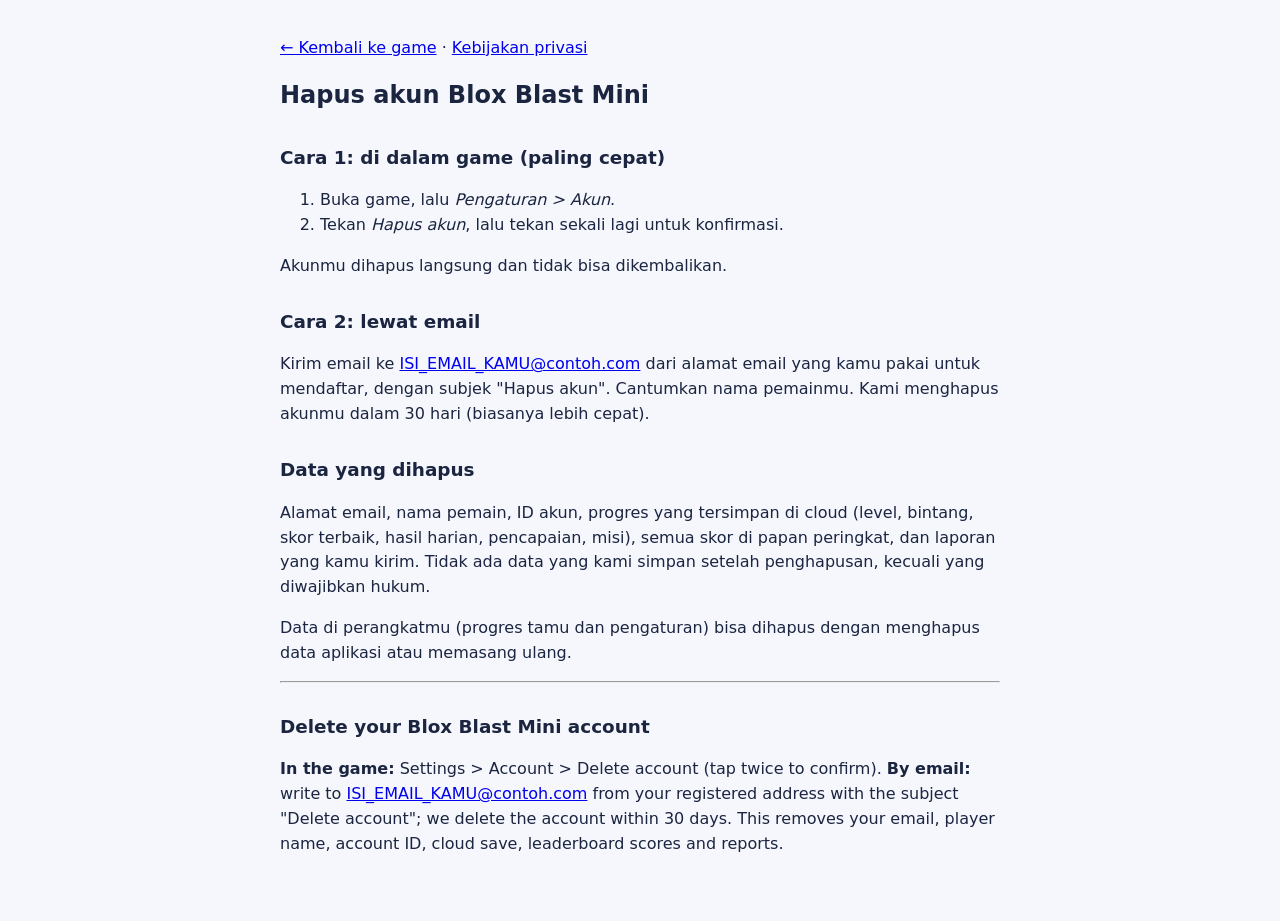
==== delete-account.html @ 5e5185ee "Add files via upload" ====
<!DOCTYPE html>
<html lang="id">
<head>
<meta charset="utf-8">
<meta name="viewport" content="width=device-width, initial-scale=1">
<meta http-equiv="Content-Security-Policy" content="default-src 'none'; style-src 'unsafe-inline'; base-uri 'none'; form-action 'none'">
<title>Hapus Akun - Blox Blast Mini</title>
<style>
body{font-family:system-ui,"Trebuchet MS",sans-serif;line-height:1.55;max-width:720px;margin:0 auto;padding:20px 16px 48px;color:#1b2540;background:#f5f7fd}
@media (prefers-color-scheme:dark){body{color:#e8ecf8;background:#14213d}a{color:#9fb7ff}}
h1{font-size:1.5rem}h2{font-size:1.15rem;margin-top:1.6em}
</style>
</head>
<body>
<p><a href="index.html">&larr; Kembali ke game</a> &middot; <a href="privacy.html">Kebijakan privasi</a></p>
<h1>Hapus akun Blox Blast Mini</h1>

<h2>Cara 1: di dalam game (paling cepat)</h2>
<ol>
<li>Buka game, lalu <em>Pengaturan &gt; Akun</em>.</li>
<li>Tekan <em>Hapus akun</em>, lalu tekan sekali lagi untuk konfirmasi.</li>
</ol>
<p>Akunmu dihapus langsung dan tidak bisa dikembalikan.</p>

<h2>Cara 2: lewat email</h2>
<p>Kirim email ke <a href="mailto:ISI_EMAIL_KAMU@contoh.com">ISI_EMAIL_KAMU@contoh.com</a> dari alamat email yang kamu pakai untuk mendaftar, dengan subjek "Hapus akun". Cantumkan nama pemainmu. Kami menghapus akunmu dalam 30 hari (biasanya lebih cepat).</p>

<h2>Data yang dihapus</h2>
<p>Alamat email, nama pemain, ID akun, progres yang tersimpan di cloud (level, bintang, skor terbaik, hasil harian, pencapaian, misi), semua skor di papan peringkat, dan laporan yang kamu kirim. Tidak ada data yang kami simpan setelah penghapusan, kecuali yang diwajibkan hukum.</p>
<p>Data di perangkatmu (progres tamu dan pengaturan) bisa dihapus dengan menghapus data aplikasi atau memasang ulang.</p>

<hr>
<h2>Delete your Blox Blast Mini account</h2>
<p><strong>In the game:</strong> Settings &gt; Account &gt; Delete account (tap twice to confirm). <strong>By email:</strong> write to <a href="mailto:ISI_EMAIL_KAMU@contoh.com">ISI_EMAIL_KAMU@contoh.com</a> from your registered address with the subject "Delete account"; we delete the account within 30 days. This removes your email, player name, account ID, cloud save, leaderboard scores and reports.</p>
</body>
</html>
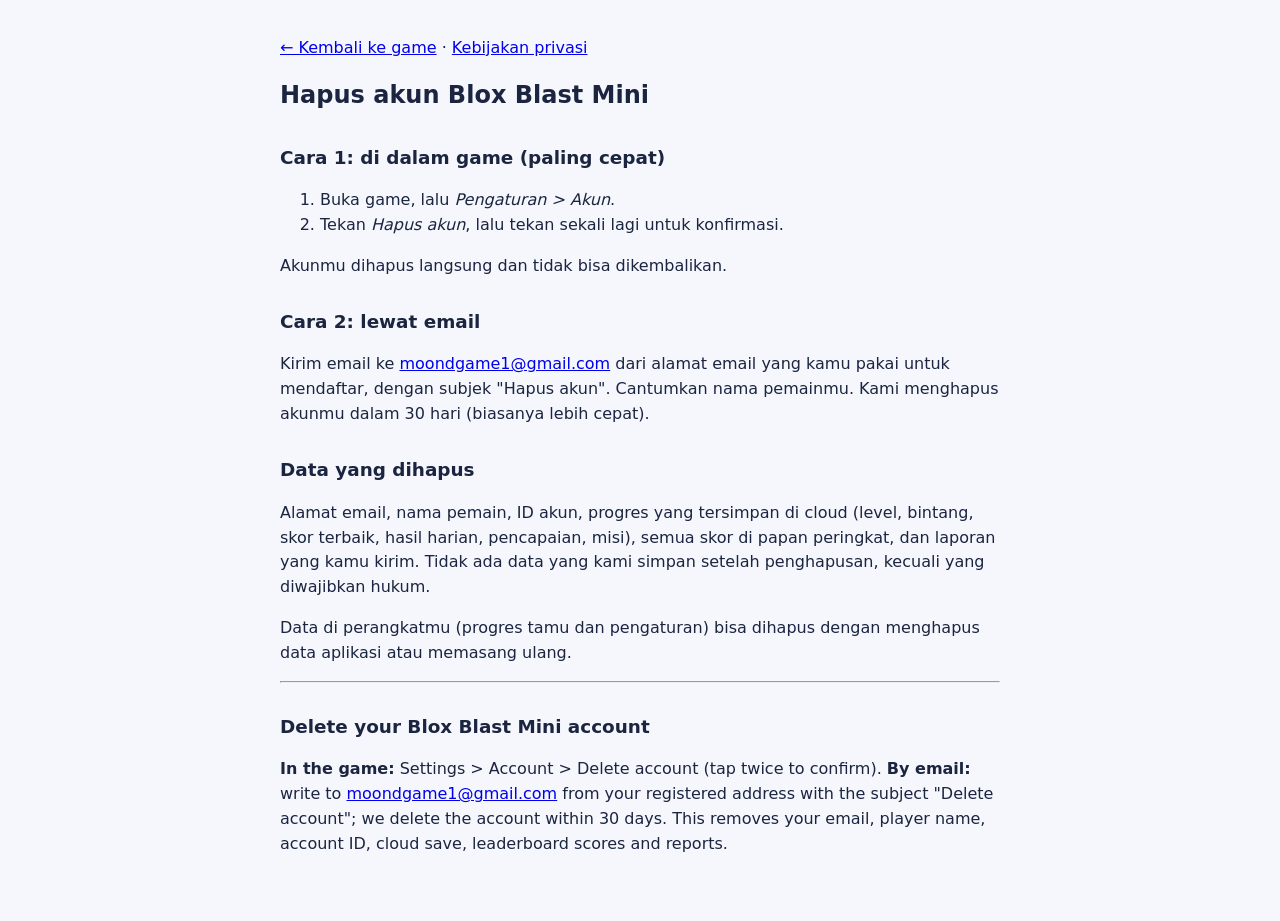
==== commit 883ecf81: "delete-account.html" ====
--- a/delete-account.html
+++ b/delete-account.html
@@ -23,7 +23,7 @@
 <p>Akunmu dihapus langsung dan tidak bisa dikembalikan.</p>
 
 <h2>Cara 2: lewat email</h2>
-<p>Kirim email ke <a href="mailto:ISI_EMAIL_KAMU@contoh.com">ISI_EMAIL_KAMU@contoh.com</a> dari alamat email yang kamu pakai untuk mendaftar, dengan subjek "Hapus akun". Cantumkan nama pemainmu. Kami menghapus akunmu dalam 30 hari (biasanya lebih cepat).</p>
+<p>Kirim email ke <a href="mailto:moondgame1@gmail.com">moondgame1@gmail.com</a> dari alamat email yang kamu pakai untuk mendaftar, dengan subjek "Hapus akun". Cantumkan nama pemainmu. Kami menghapus akunmu dalam 30 hari (biasanya lebih cepat).</p>
 
 <h2>Data yang dihapus</h2>
 <p>Alamat email, nama pemain, ID akun, progres yang tersimpan di cloud (level, bintang, skor terbaik, hasil harian, pencapaian, misi), semua skor di papan peringkat, dan laporan yang kamu kirim. Tidak ada data yang kami simpan setelah penghapusan, kecuali yang diwajibkan hukum.</p>
@@ -31,6 +31,6 @@
 
 <hr>
 <h2>Delete your Blox Blast Mini account</h2>
-<p><strong>In the game:</strong> Settings &gt; Account &gt; Delete account (tap twice to confirm). <strong>By email:</strong> write to <a href="mailto:ISI_EMAIL_KAMU@contoh.com">ISI_EMAIL_KAMU@contoh.com</a> from your registered address with the subject "Delete account"; we delete the account within 30 days. This removes your email, player name, account ID, cloud save, leaderboard scores and reports.</p>
+<p><strong>In the game:</strong> Settings &gt; Account &gt; Delete account (tap twice to confirm). <strong>By email:</strong> write to <a href="mailto:moondgame1@gmail.com">moondgame1@gmail.com</a> from your registered address with the subject "Delete account"; we delete the account within 30 days. This removes your email, player name, account ID, cloud save, leaderboard scores and reports.</p>
 </body>
 </html>
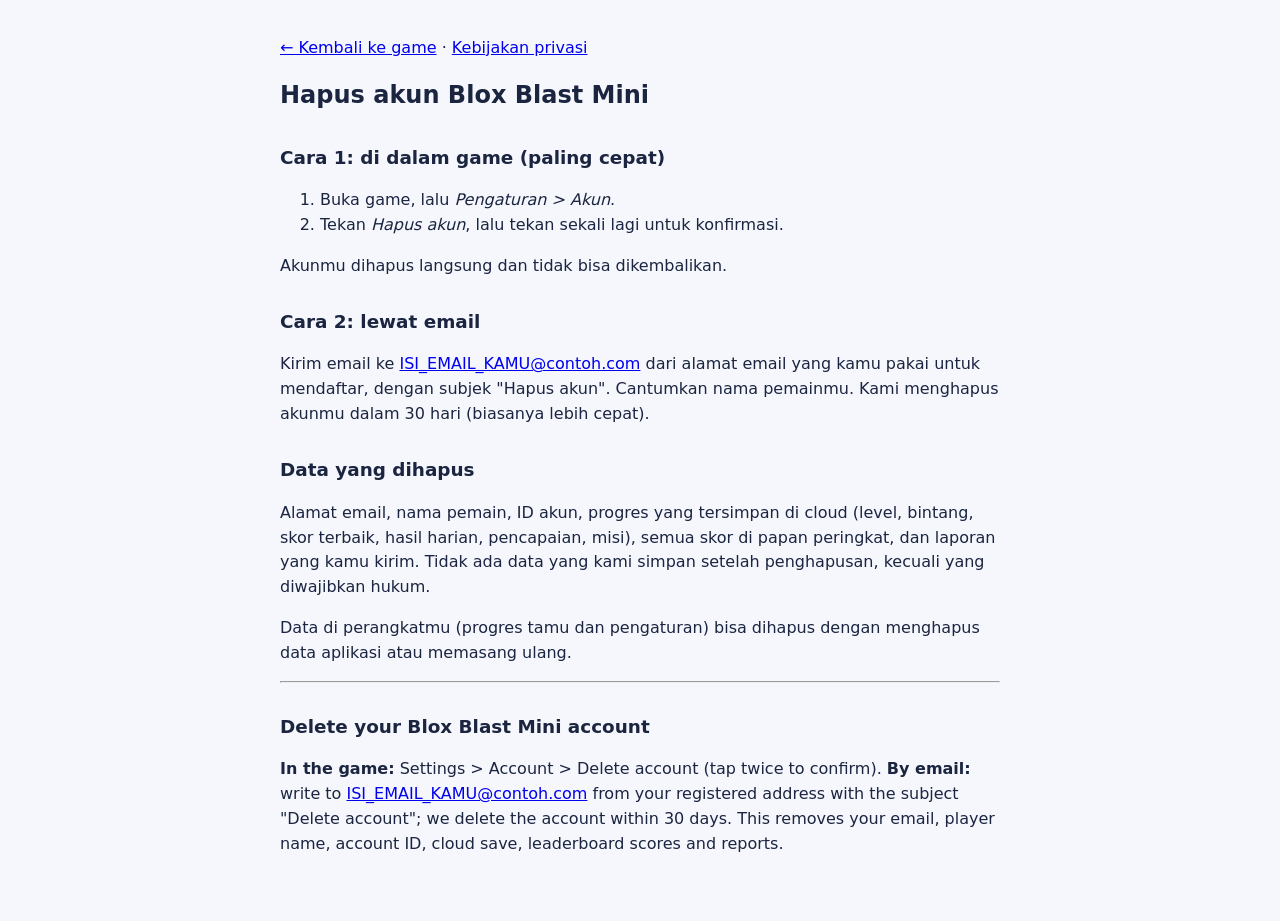
==== commit 1fe20ed5: "Add files via upload" ====
--- a/delete-account.html
+++ b/delete-account.html
@@ -23,7 +23,7 @@
 <p>Akunmu dihapus langsung dan tidak bisa dikembalikan.</p>
 
 <h2>Cara 2: lewat email</h2>
-<p>Kirim email ke <a href="mailto:moondgame1@gmail.com">moondgame1@gmail.com</a> dari alamat email yang kamu pakai untuk mendaftar, dengan subjek "Hapus akun". Cantumkan nama pemainmu. Kami menghapus akunmu dalam 30 hari (biasanya lebih cepat).</p>
+<p>Kirim email ke <a href="mailto:ISI_EMAIL_KAMU@contoh.com">ISI_EMAIL_KAMU@contoh.com</a> dari alamat email yang kamu pakai untuk mendaftar, dengan subjek "Hapus akun". Cantumkan nama pemainmu. Kami menghapus akunmu dalam 30 hari (biasanya lebih cepat).</p>
 
 <h2>Data yang dihapus</h2>
 <p>Alamat email, nama pemain, ID akun, progres yang tersimpan di cloud (level, bintang, skor terbaik, hasil harian, pencapaian, misi), semua skor di papan peringkat, dan laporan yang kamu kirim. Tidak ada data yang kami simpan setelah penghapusan, kecuali yang diwajibkan hukum.</p>
@@ -31,6 +31,6 @@
 
 <hr>
 <h2>Delete your Blox Blast Mini account</h2>
-<p><strong>In the game:</strong> Settings &gt; Account &gt; Delete account (tap twice to confirm). <strong>By email:</strong> write to <a href="mailto:moondgame1@gmail.com">moondgame1@gmail.com</a> from your registered address with the subject "Delete account"; we delete the account within 30 days. This removes your email, player name, account ID, cloud save, leaderboard scores and reports.</p>
+<p><strong>In the game:</strong> Settings &gt; Account &gt; Delete account (tap twice to confirm). <strong>By email:</strong> write to <a href="mailto:ISI_EMAIL_KAMU@contoh.com">ISI_EMAIL_KAMU@contoh.com</a> from your registered address with the subject "Delete account"; we delete the account within 30 days. This removes your email, player name, account ID, cloud save, leaderboard scores and reports.</p>
 </body>
 </html>
